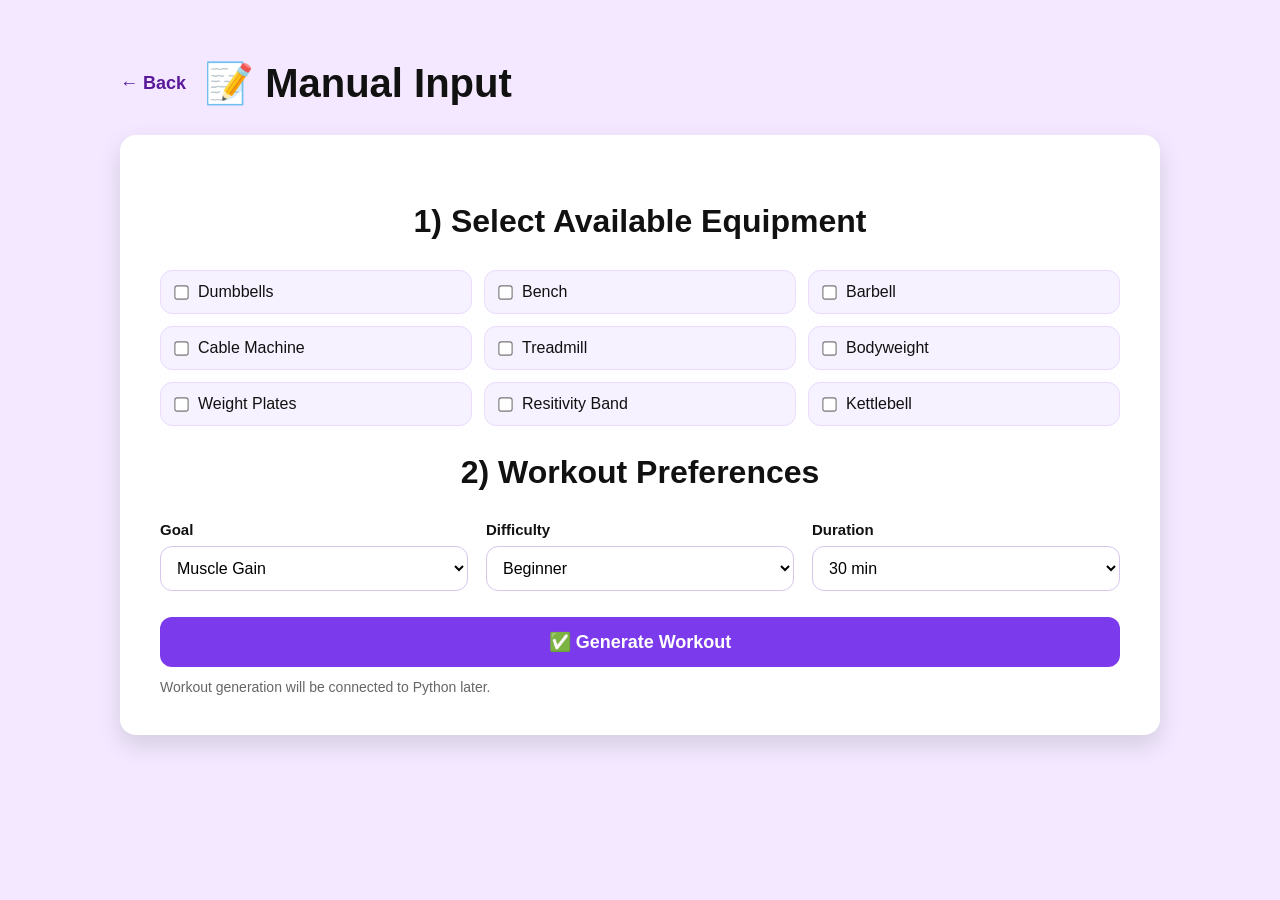
==== templates/manual.html @ 680e2dab "Initial commit - Smart Workout Recommender UI" ====
<!DOCTYPE html>
<html lang="en">
<head>
  <meta charset="utf-8" />
  <meta name="viewport" content="width=device-width, initial-scale=1" />
  <title>Manual Input | Smart Workout Recommender</title>

  <!-- Live Server preview -->
  <link rel="stylesheet" href="../static/style.css">
</head>

<body>
     <div class="page">
    <div class="container">

    <div class="topbar">
      <a class="back" href="home.html">← Back</a>
      <h1>📝 Manual Input</h1>
    </div>

    <form action="#">
      <h2>1) Select Available Equipment</h2>

      <div class="grid">
        <label class="check"><input type="checkbox" name="equipment" value="Dumbbells"> Dumbbells</label>
        <label class="check"><input type="checkbox" name="equipment" value="Bench"> Bench</label>
        <label class="check"><input type="checkbox" name="equipment" value="Barbell"> Barbell</label>
        <label class="check"><input type="checkbox" name="equipment" value="Cable Machine"> Cable Machine</label>
        <label class="check"><input type="checkbox" name="equipment" value="Treadmill"> Treadmill</label>
        <label class="check"><input type="checkbox" name="equipment" value="Bodyweight"> Bodyweight</label>
        <label class="check"><input type="checkbox" name="equipment" value="Weight Plates"> Weight Plates</label>
        <label class="check"><input type="checkbox" name="equipment" value="Resitivity Band"> Resitivity Band</label>
        <label class="check"><input type="checkbox" name="equipment" value="Kettlebell"> Kettlebell</label>
      </div>

      <h2>2) Workout Preferences</h2>

      <div class="row">
        <div class="col">
          <label>Goal</label>
          <select name="goal">
            <option>Fat Loss</option>
            <option selected>Muscle Gain</option>
            <option>Strength</option>
          </select>
        </div>

        <div class="col">
          <label>Difficulty</label>
          <select name="difficulty">
            <option selected>Beginner</option>
            <option>Intermediate</option>
            <option>Advanced</option>
          </select>
        </div>

        <div class="col">
          <label>Duration</label>
          <select name="duration">
            <option value="15">15 min</option>
            <option value="30" selected>30 min</option>
            <option value="45">45 min</option>
            <option value="60">60 min</option>
          </select>
        </div>
      </div>

      <button class="btn" type="submit">✅ Generate Workout</button>
      <p class="muted left">Workout generation will be connected to Python later.</p>
    </form>
  </div>
</div>
</body>
</html>
---- static/style.css ----
/* =========================
   GLOBAL RESET + PAGE BASE
   ========================= */
* {
  margin: 0;
  padding: 0;
  box-sizing: border-box;
}

html, body {
  height: 100%;
}

body {
  font-family: Arial, sans-serif;
  background: #f3e8ff; /* light purple */
  color: #111;
}

/* =========================
   PAGE WRAPPER
   ========================= */
.container {
  width: 100%;
  max-width: 1200px;     /* makes it wide like a webpage */
  margin: 0 auto;        /* centered horizontally only */
  padding: 50px 80px;    /* page spacing */
}

/* =========================
   TOP BAR (Back + Title)
   ========================= */
.topbar {
  display: flex;
  align-items: center;
  gap: 18px;
  margin-bottom: 28px;
}

.topbar h1 {
  font-size: 40px;
  font-weight: 800;
  margin: 0;
}

.back {
  text-decoration: none;
  color: #5a189a;
  font-weight: 700;
  font-size: 18px;
}

.back:hover {
  text-decoration: underline;
}

/* =========================
   FORM CARD (looks like a website section)
   ========================= */
form {
  background: #ffffff;
  padding: 40px;
  border-radius: 16px;
  box-shadow: 0 10px 25px rgba(0,0,0,0.12);
}

/* Section headings */
h2 {
  font-size: 22px;
  margin-top: 28px;
  margin-bottom: 14px;
}

/* =========================
   EQUIPMENT GRID (Checkboxes)
   ========================= */
.grid {
  display: grid;
  grid-template-columns: repeat(3, minmax(0, 1fr));
  gap: 12px;
  margin-bottom: 10px;
}

.check {
  display: flex;
  align-items: center;
  gap: 10px;
  background: #f7f2ff;
  border: 1px solid #eadbff;
  padding: 12px 14px;
  border-radius: 12px;
  font-size: 16px;
}

.check input {
  transform: scale(1.1);
}

/* =========================
   PREFERENCES ROW (Dropdowns)
   ========================= */
.row {
  display: grid;
  grid-template-columns: repeat(3, minmax(0, 1fr));
  gap: 18px;
  margin-top: 10px;
}

.col label {
  display: block;
  font-weight: 700;
  margin-bottom: 8px;
  font-size: 15px;
}

select {
  width: 100%;
  padding: 12px 12px;
  border-radius: 12px;
  border: 1px solid #d6c7ee;
  font-size: 16px;
  background: #fff;
}

/* =========================
   BUTTON
   ========================= */
.btn {
  width: 100%;
  margin-top: 26px;
  padding: 14px 16px;
  font-size: 18px;
  font-weight: 800;
  border: none;
  border-radius: 12px;
  background: #7c3aed;
  color: white;
  cursor: pointer;
}

.btn:hover {
  background: #6d28d9;
}

/* =========================
   SMALL TEXT
   ========================= */
.muted {
  color: #666;
  margin-top: 12px;
  font-size: 14px;
}

.left {
  text-align: left;
}

/* =========================
   RESPONSIVE (Mobile)
   ========================= */
@media (max-width: 900px) {
  .container {
    padding: 30px 18px;
  }

  .topbar h1 {
    font-size: 28px;
  }

  .grid {
    grid-template-columns: repeat(2, minmax(0, 1fr));
  }

  .row {
    grid-template-columns: 1fr;
  }

  form {
    padding: 24px;
  }
}

@media (max-width: 520px) {
  .grid {
    grid-template-columns: 1fr;
  }
}

/* =========================
   HOME HERO SECTION
   ========================= */

.hero-banner {
  padding: 80px 20px 60px;            /* big full hero section */
  display: flex;
  align-items: center;
  justify-content: center;
  background: linear-gradient(135deg, #ede9fe, #f3e8ff);
  text-align: center;
}

.hero-overlay h1 {
  font-size: 60px;
  font-weight: 900;
  margin-bottom: 10px;
}

.hero-overlay p {
  font-size: 20px;
  margin-bottom: 25px;
  color: #333;
}

/* Hero Buttons */
.hero-buttons {
  display: flex;
  justify-content: center;
  gap: 18px;
  flex-wrap: wrap;
}

.hero-btn-link {
  text-decoration: none;
}

.hero-btn {
  padding: 14px 22px;
  font-size: 18px;
  font-weight: 800;
  border-radius: 14px;
  border: none;
  cursor: pointer;
  background-color: #7c3aed;
  color: white;
  transition: 0.2s ease;
}

.hero-btn.secondary {
  background-color: #5b21b6;
}

.hero-btn:hover {
  transform: translateY(-3px);
  opacity: 0.9;
}

/* =========================
   HOW IT WORKS SECTION
   ========================= */

.container {
  padding: 60px 80px;
  max-width: 1200px;
  margin: 0 auto;
}

.container h2 {
  font-size: 32px;
  margin-bottom: 30px;
  text-align: center;
}

.cards {
  display: grid;
  grid-template-columns: repeat(2, minmax(0, 1fr));
  gap: 30px;
}

.card {
  background: white;
  padding: 30px;
  border-radius: 16px;
  box-shadow: 0 10px 25px rgba(0,0,0,0.1);
}

.card h3 {
  margin-bottom: 10px;
}

.card p {
  margin-bottom: 15px;
  color: #444;
}

.link-btn {
  display: inline-block;
  padding: 10px 16px;
  background: #7c3aed;
  color: white;
  border-radius: 10px;
  text-decoration: none;
  font-weight: 700;
}

.link-btn:hover {
  background: #6d28d9;
}

/* =========================
   RESPONSIVE
   ========================= */

@media (max-width: 900px) {
  .hero-overlay h1 {
    font-size: 40px;
  }

  .cards {
    grid-template-columns: 1fr;
  }

  .container {
    padding: 40px 20px;
  }
}
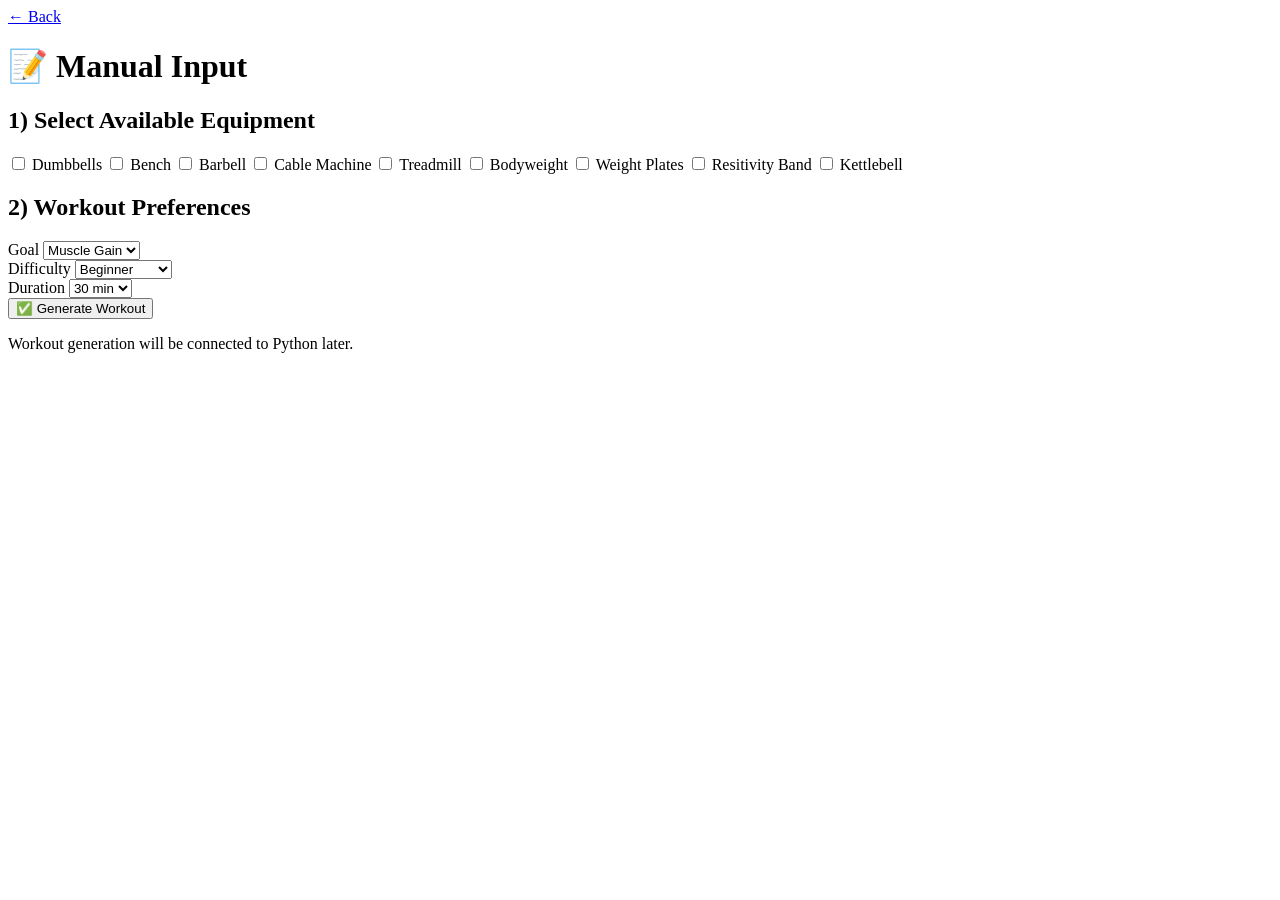
==== commit e7c8d3a4: "fixed the headers in home, manual, and virtual so they're compatible with flask" ====
--- a/templates/manual.html
+++ b/templates/manual.html
@@ -6,7 +6,7 @@
   <title>Manual Input | Smart Workout Recommender</title>
 
   <!-- Live Server preview -->
-  <link rel="stylesheet" href="../static/style.css">
+  <link rel="stylesheet" href="{{ url_for('static' , filename= 'style.css')}}">
 </head>
 
 <body>
